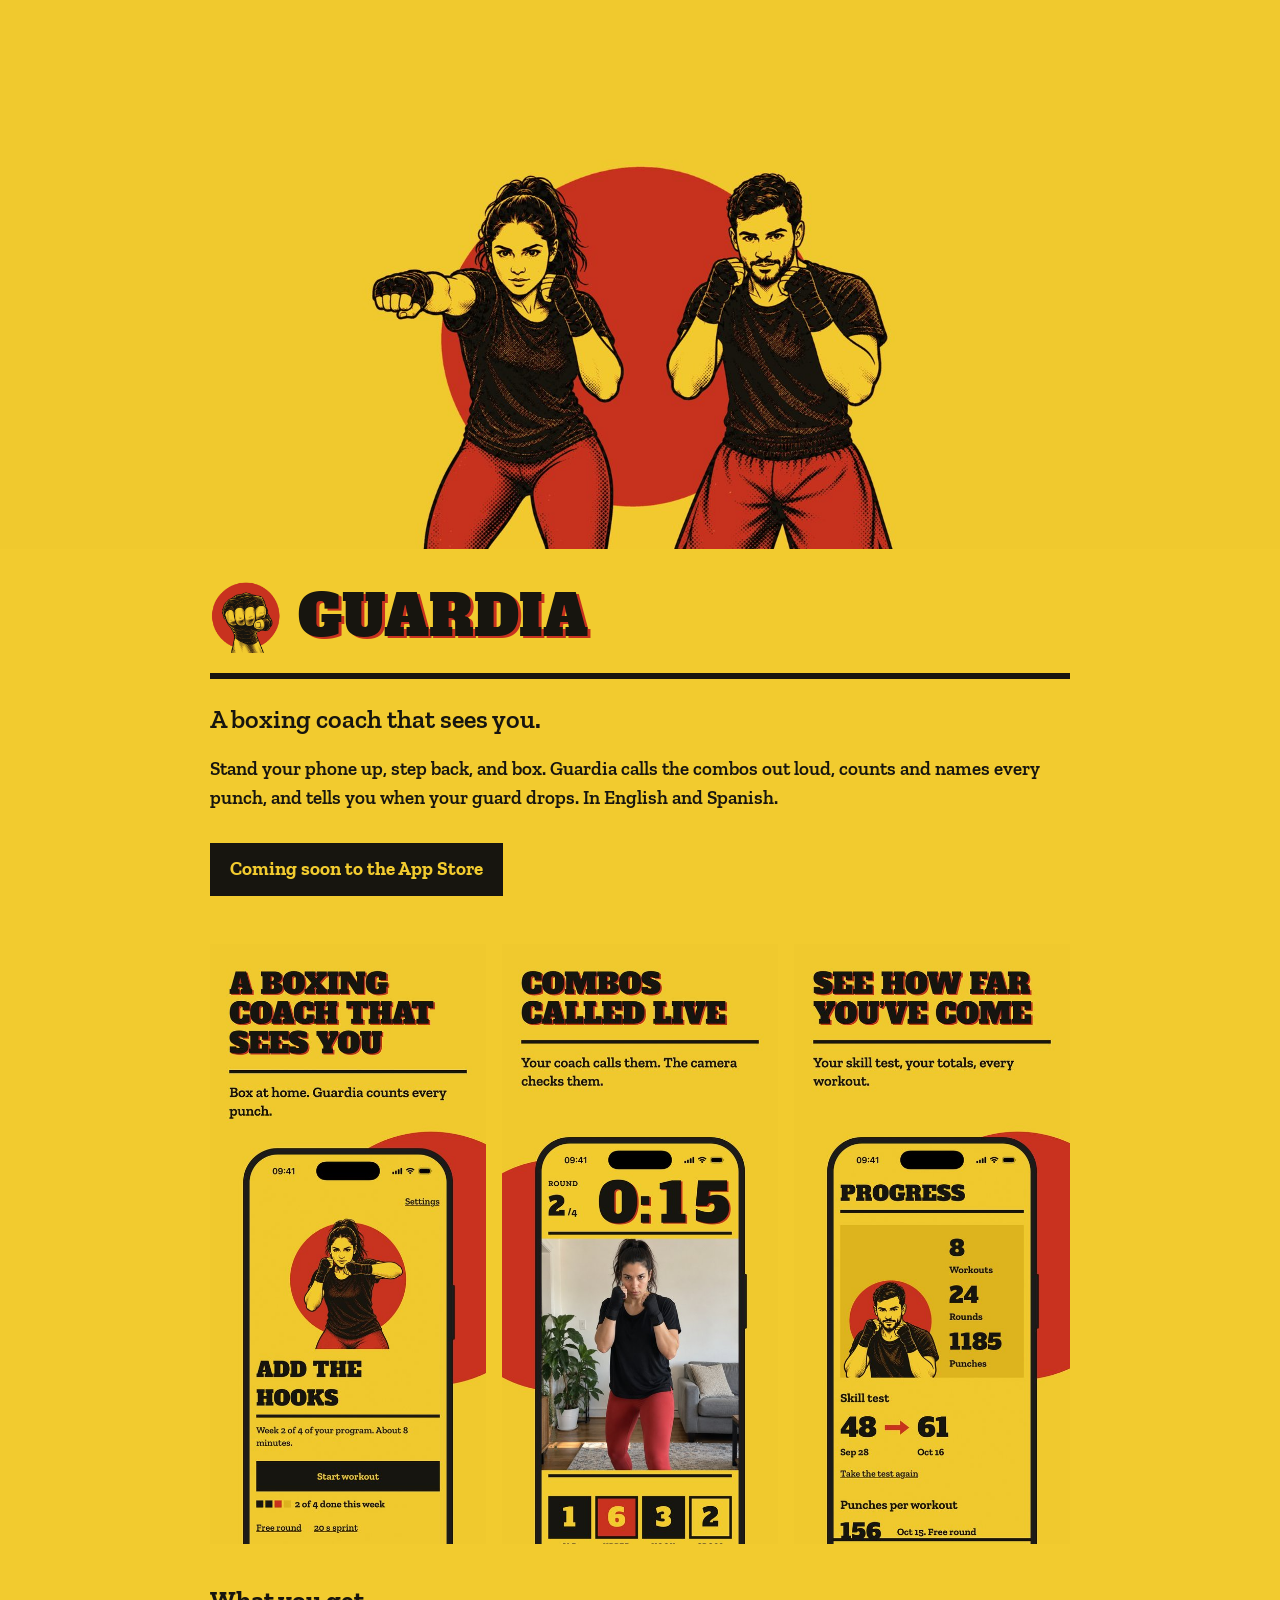
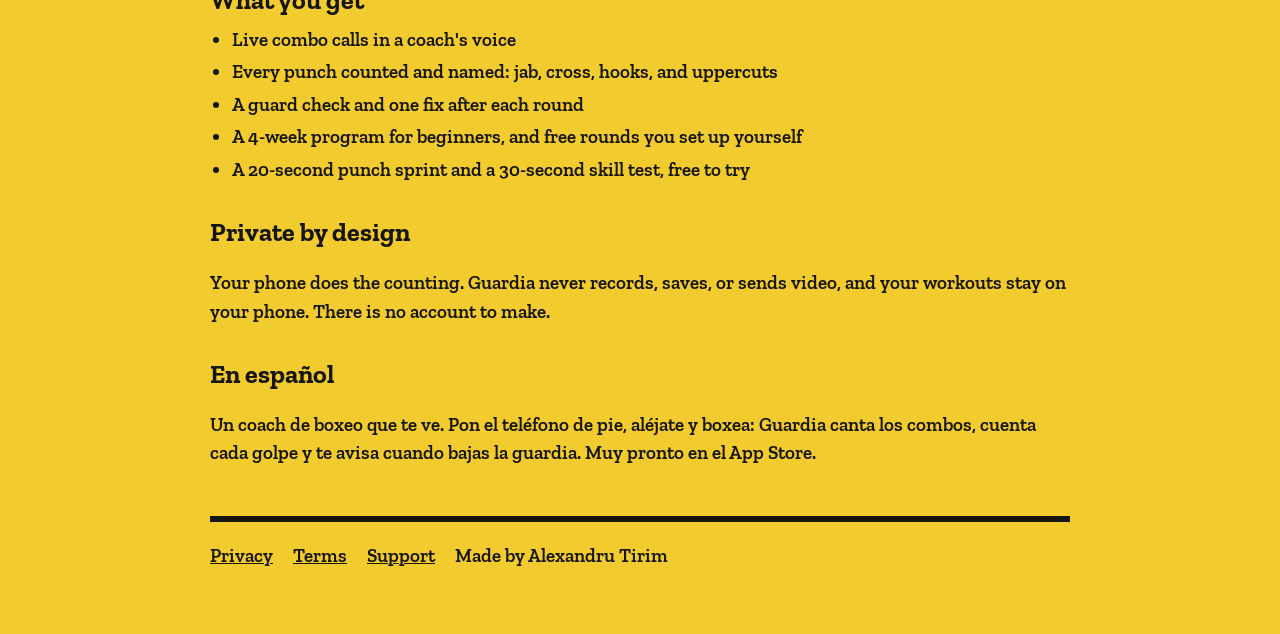
==== index.html @ 8a9bd2b5 "Guardia site: home, privacy, terms, and support pages" ====
<!doctype html>
<html lang="en">
<head>
<meta charset="utf-8">
<meta name="viewport" content="width=device-width, initial-scale=1">
<title>Guardia: Boxing Coach</title>
<meta name="description" content="A boxing coach that sees you. Box at home: Guardia calls the combos, counts every punch, and checks your guard.">
<link rel="icon" href="assets/icon.png">
<link rel="preconnect" href="https://fonts.googleapis.com">
<link rel="stylesheet" href="https://fonts.googleapis.com/css2?family=Alfa+Slab+One&family=Zilla+Slab:wght@600;700&display=swap">
<style>
  :root { --stock: #F2CB2F; --ink: #17150F; --red: #C8321F; --plate: #DDB31E; }
  * { box-sizing: border-box; }
  body { margin: 0; background: var(--stock); color: var(--ink); font: 600 19px/1.5 'Zilla Slab', Georgia, serif; }
  a { color: var(--ink); }
  .header { display: block; width: 100%; height: auto; }
  main { max-width: 900px; margin: 0 auto; padding: 32px 20px 64px; }
  .brand { display: flex; align-items: center; gap: 16px; }
  .brand img { width: 72px; height: 72px; border-radius: 16px; }
  h1 { font: 56px/1 'Alfa Slab One', Georgia, serif; text-transform: uppercase; margin: 0; text-shadow: 3px 2px 0 var(--red); }
  .rule { height: 6px; background: var(--ink); margin: 20px 0 24px; }
  .lede { font-size: 26px; line-height: 1.3; margin: 0 0 12px; }
  .soon { display: inline-block; background: var(--ink); color: var(--stock); padding: 12px 20px; font-weight: 700; margin: 12px 0 8px; }
  .shots { display: grid; grid-template-columns: repeat(3, 1fr); gap: 16px; margin: 40px 0; }
  .shots img { width: 100%; height: auto; display: block; }
  h2 { font: 700 26px/1.3 'Zilla Slab', Georgia, serif; margin: 32px 0 8px; }
  ul { padding-left: 22px; margin: 0; }
  li { margin: 4px 0; }
  footer { display: flex; gap: 20px; flex-wrap: wrap; margin-top: 48px; padding-top: 20px; border-top: 6px solid var(--ink); }
  @media (max-width: 640px) { h1 { font-size: 40px; } .shots { grid-template-columns: 1fr; max-width: 320px; } }
</style>
</head>
<body>
<img class="header" src="assets/header.jpg" alt="Two boxers training at home under a red sun">
<main>
  <div class="brand">
    <img src="assets/icon.png" alt="">
    <h1>Guardia</h1>
  </div>
  <div class="rule"></div>
  <p class="lede">A boxing coach that sees you.</p>
  <p>Stand your phone up, step back, and box. Guardia calls the combos out loud, counts and names every punch, and tells you when your guard drops. In English and Spanish.</p>
  <span class="soon">Coming soon to the App Store</span>

  <div class="shots">
    <img src="assets/shot-today.jpg" alt="Today: the workout of the day">
    <img src="assets/shot-combo.jpg" alt="A live round with the combo called">
    <img src="assets/shot-progress.jpg" alt="Progress: workouts, rounds, punches, and the skill test">
  </div>

  <h2>What you get</h2>
  <ul>
    <li>Live combo calls in a coach's voice</li>
    <li>Every punch counted and named: jab, cross, hooks, and uppercuts</li>
    <li>A guard check and one fix after each round</li>
    <li>A 4-week program for beginners, and free rounds you set up yourself</li>
    <li>A 20-second punch sprint and a 30-second skill test, free to try</li>
  </ul>

  <h2>Private by design</h2>
  <p>Your phone does the counting. Guardia never records, saves, or sends video, and your workouts stay on your phone. There is no account to make.</p>

  <h2 lang="es">En español</h2>
  <p lang="es">Un coach de boxeo que te ve. Pon el teléfono de pie, aléjate y boxea: Guardia canta los combos, cuenta cada golpe y te avisa cuando bajas la guardia. Muy pronto en el App Store.</p>

  <footer>
    <a href="privacy.html">Privacy</a>
    <a href="terms.html">Terms</a>
    <a href="support.html">Support</a>
    <span>Made by Alexandru Tirim</span>
  </footer>
</main>
</body>
</html>
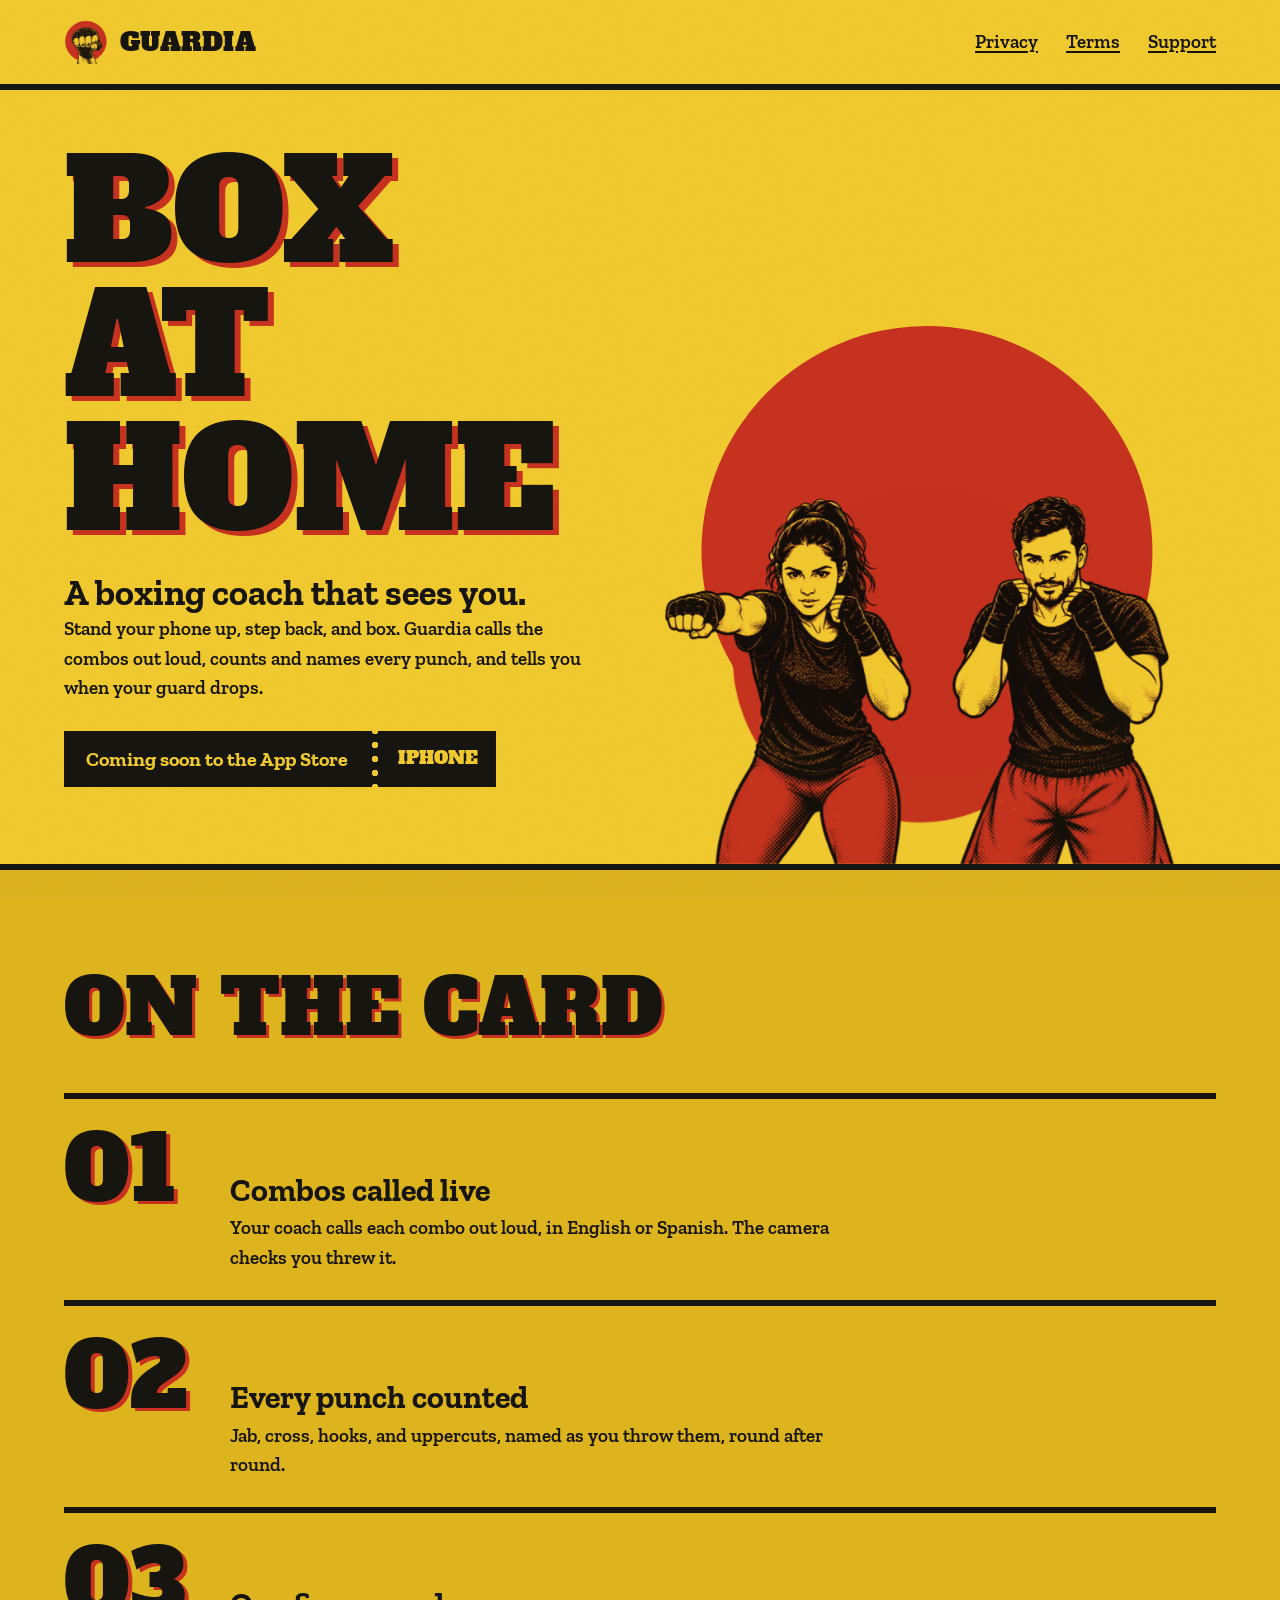
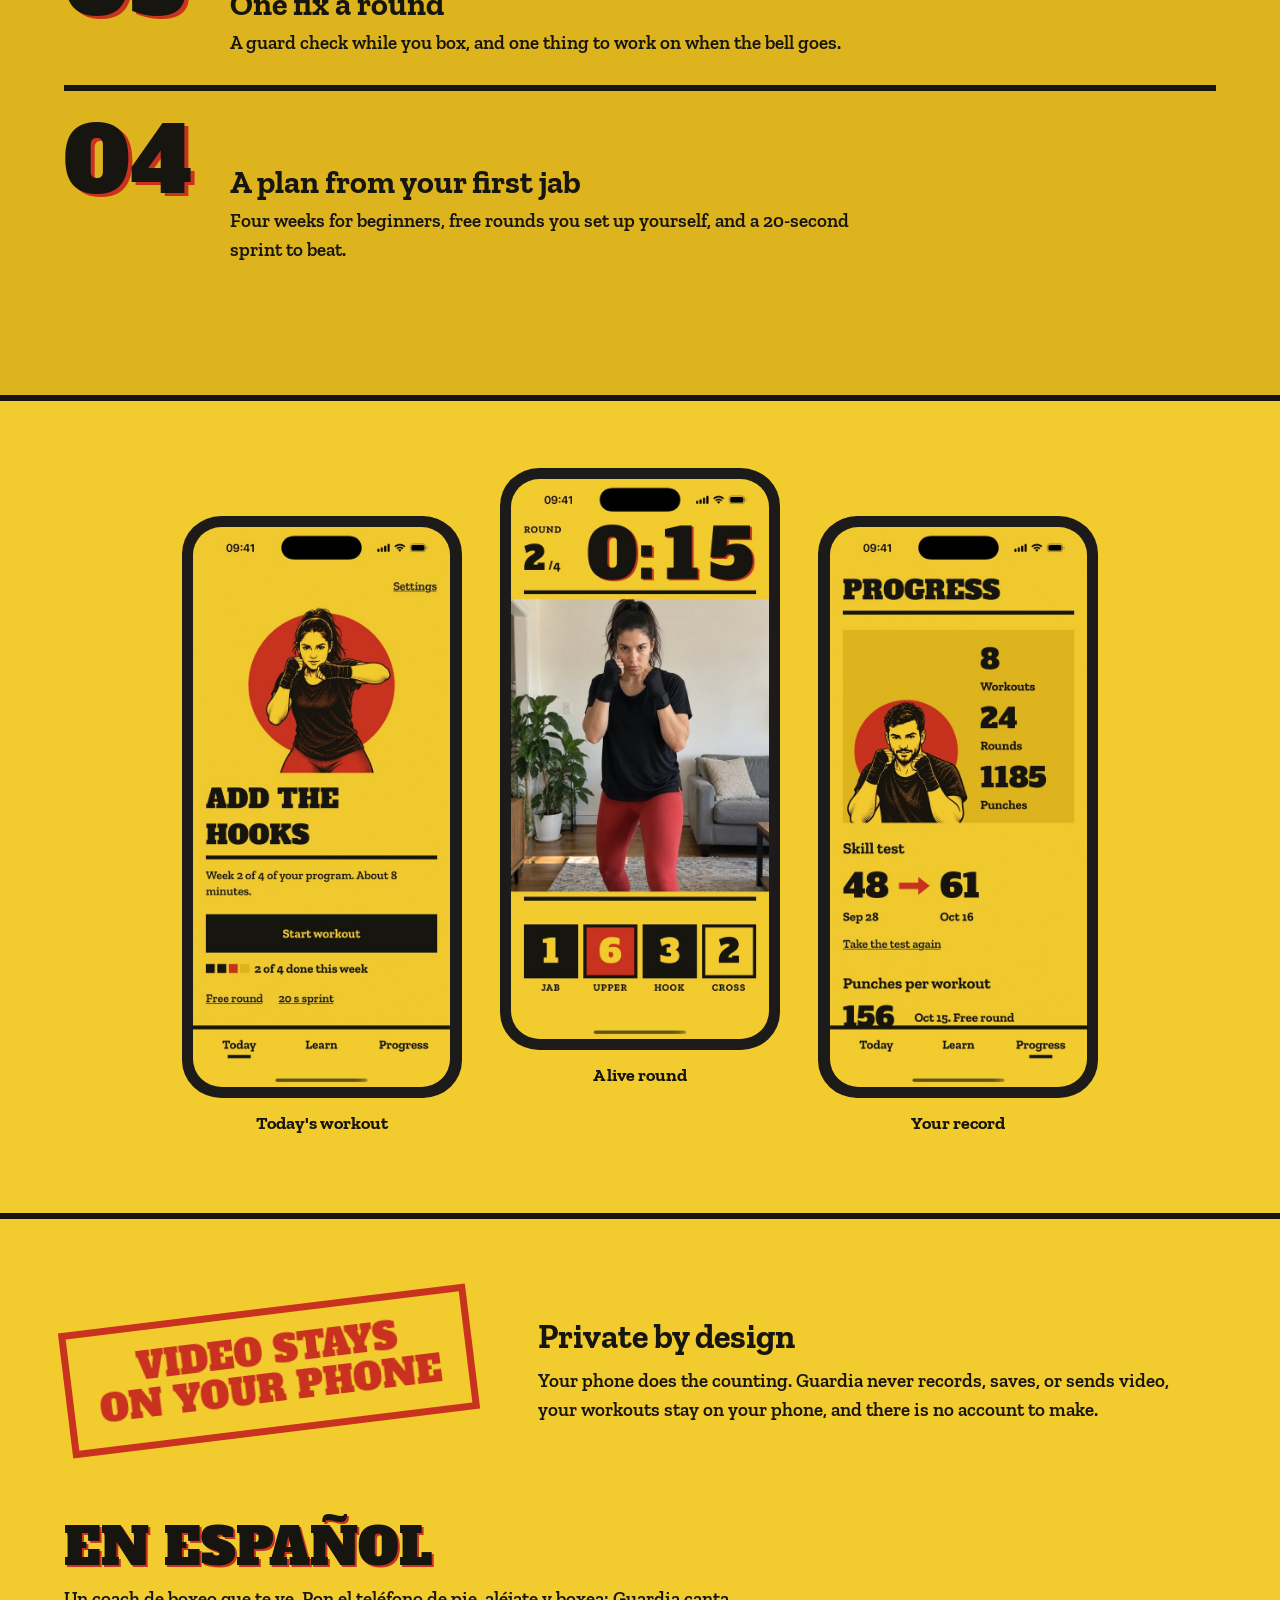
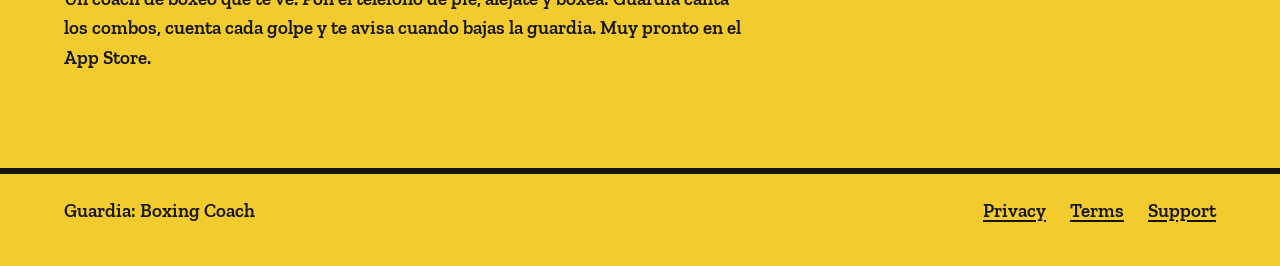
==== commit cebd8b8d: "Fight-poster redesign: home page, shared stylesheet, matching legal pages" ====
--- a/index.html
+++ b/index.html
@@ -5,70 +5,83 @@
 <meta name="viewport" content="width=device-width, initial-scale=1">
 <title>Guardia: Boxing Coach</title>
 <meta name="description" content="A boxing coach that sees you. Box at home: Guardia calls the combos, counts every punch, and checks your guard.">
+<meta property="og:title" content="Guardia: Boxing Coach">
+<meta property="og:description" content="A boxing coach that sees you. Box at home with live combo calls and every punch counted.">
+<meta property="og:image" content="https://andyluak.github.io/guardia-site/assets/boxers.png">
 <link rel="icon" href="assets/icon.png">
+<link rel="apple-touch-icon" href="assets/icon.png">
 <link rel="preconnect" href="https://fonts.googleapis.com">
+<link rel="preconnect" href="https://fonts.gstatic.com" crossorigin>
 <link rel="stylesheet" href="https://fonts.googleapis.com/css2?family=Alfa+Slab+One&family=Zilla+Slab:wght@600;700&display=swap">
-<style>
-  :root { --stock: #F2CB2F; --ink: #17150F; --red: #C8321F; --plate: #DDB31E; }
-  * { box-sizing: border-box; }
-  body { margin: 0; background: var(--stock); color: var(--ink); font: 600 19px/1.5 'Zilla Slab', Georgia, serif; }
-  a { color: var(--ink); }
-  .header { display: block; width: 100%; height: auto; }
-  main { max-width: 900px; margin: 0 auto; padding: 32px 20px 64px; }
-  .brand { display: flex; align-items: center; gap: 16px; }
-  .brand img { width: 72px; height: 72px; border-radius: 16px; }
-  h1 { font: 56px/1 'Alfa Slab One', Georgia, serif; text-transform: uppercase; margin: 0; text-shadow: 3px 2px 0 var(--red); }
-  .rule { height: 6px; background: var(--ink); margin: 20px 0 24px; }
-  .lede { font-size: 26px; line-height: 1.3; margin: 0 0 12px; }
-  .soon { display: inline-block; background: var(--ink); color: var(--stock); padding: 12px 20px; font-weight: 700; margin: 12px 0 8px; }
-  .shots { display: grid; grid-template-columns: repeat(3, 1fr); gap: 16px; margin: 40px 0; }
-  .shots img { width: 100%; height: auto; display: block; }
-  h2 { font: 700 26px/1.3 'Zilla Slab', Georgia, serif; margin: 32px 0 8px; }
-  ul { padding-left: 22px; margin: 0; }
-  li { margin: 4px 0; }
-  footer { display: flex; gap: 20px; flex-wrap: wrap; margin-top: 48px; padding-top: 20px; border-top: 6px solid var(--ink); }
-  @media (max-width: 640px) { h1 { font-size: 40px; } .shots { grid-template-columns: 1fr; max-width: 320px; } }
-</style>
+<link rel="stylesheet" href="assets/site.css">
 </head>
 <body>
-<img class="header" src="assets/header.jpg" alt="Two boxers training at home under a red sun">
+<header class="masthead">
+  <a class="mark" href="./"><img src="assets/icon.png" alt=""><span>Guardia</span></a>
+  <nav><a href="privacy.html">Privacy</a><a href="terms.html">Terms</a><a href="support.html">Support</a></nav>
+</header>
+<hr class="rule">
+
 <main>
-  <div class="brand">
-    <img src="assets/icon.png" alt="">
-    <h1>Guardia</h1>
-  </div>
-  <div class="rule"></div>
-  <p class="lede">A boxing coach that sees you.</p>
-  <p>Stand your phone up, step back, and box. Guardia calls the combos out loud, counts and names every punch, and tells you when your guard drops. In English and Spanish.</p>
-  <span class="soon">Coming soon to the App Store</span>
+  <section class="hero">
+    <div class="hero-words">
+      <h1 class="wood">Box at home</h1>
+      <p class="lede">A boxing coach that sees you.</p>
+      <p>Stand your phone up, step back, and box. Guardia calls the combos out loud, counts and names every punch, and tells you when your guard drops.</p>
+      <div class="ticket" role="note"><b>Coming soon to the App Store</b><i aria-hidden="true"></i><em>iPhone</em></div>
+    </div>
+    <div class="hero-art">
+      <img src="assets/boxers.png" width="1400" height="933" alt="Two boxers, a woman and a man, training at home under a red sun">
+    </div>
+  </section>
+  <hr class="rule">
 
-  <div class="shots">
-    <img src="assets/shot-today.jpg" alt="Today: the workout of the day">
-    <img src="assets/shot-combo.jpg" alt="A live round with the combo called">
-    <img src="assets/shot-progress.jpg" alt="Progress: workouts, rounds, punches, and the skill test">
-  </div>
+  <section class="card" aria-labelledby="card-title">
+    <h2 id="card-title" class="wood">On the card</h2>
+    <ol class="bouts">
+      <li><span class="num wood">01</span><div><h3>Combos called live</h3><p>Your coach calls each combo out loud, in English or Spanish. The camera checks you threw it.</p></div></li>
+      <li><span class="num wood">02</span><div><h3>Every punch counted</h3><p>Jab, cross, hooks, and uppercuts, named as you throw them, round after round.</p></div></li>
+      <li><span class="num wood">03</span><div><h3>One fix a round</h3><p>A guard check while you box, and one thing to work on when the bell goes.</p></div></li>
+      <li><span class="num wood">04</span><div><h3>A plan from your first jab</h3><p>Four weeks for beginners, free rounds you set up yourself, and a 20-second sprint to beat.</p></div></li>
+    </ol>
+  </section>
+  <hr class="rule">
 
-  <h2>What you get</h2>
-  <ul>
-    <li>Live combo calls in a coach's voice</li>
-    <li>Every punch counted and named: jab, cross, hooks, and uppercuts</li>
-    <li>A guard check and one fix after each round</li>
-    <li>A 4-week program for beginners, and free rounds you set up yourself</li>
-    <li>A 20-second punch sprint and a 30-second skill test, free to try</li>
-  </ul>
+  <section class="screens" aria-label="Screens from the app">
+    <figure><div class="phone"><img src="assets/screen-today.jpg" width="600" height="1304" alt="Today: the workout of the day, Add the hooks" loading="lazy"></div><figcaption>Today's workout</figcaption></figure>
+    <figure><div class="phone"><img src="assets/screen-combo.jpg" width="600" height="1304" alt="A live round: the clock, the camera, and the combo 1 6 3 2" loading="lazy"></div><figcaption>A live round</figcaption></figure>
+    <figure><div class="phone"><img src="assets/screen-progress.jpg" width="600" height="1304" alt="Progress: workouts, rounds, punches, and the skill test" loading="lazy"></div><figcaption>Your record</figcaption></figure>
+  </section>
+  <hr class="rule">
 
-  <h2>Private by design</h2>
-  <p>Your phone does the counting. Guardia never records, saves, or sends video, and your workouts stay on your phone. There is no account to make.</p>
+  <section class="private">
+    <div class="stamp" aria-hidden="true">Video stays<br>on your phone</div>
+    <div>
+      <h2>Private by design</h2>
+      <p>Your phone does the counting. Guardia never records, saves, or sends video, your workouts stay on your phone, and there is no account to make.</p>
+    </div>
+  </section>
 
-  <h2 lang="es">En español</h2>
-  <p lang="es">Un coach de boxeo que te ve. Pon el teléfono de pie, aléjate y boxea: Guardia canta los combos, cuenta cada golpe y te avisa cuando bajas la guardia. Muy pronto en el App Store.</p>
+  <section class="espanol" lang="es">
+    <h2 class="wood">En español</h2>
+    <p>Un coach de boxeo que te ve. Pon el teléfono de pie, aléjate y boxea: Guardia canta los combos, cuenta cada golpe y te avisa cuando bajas la guardia. Muy pronto en el App Store.</p>
+  </section>
+</main>
 
-  <footer>
-    <a href="privacy.html">Privacy</a>
-    <a href="terms.html">Terms</a>
-    <a href="support.html">Support</a>
-    <span>Made by Alexandru Tirim</span>
-  </footer>
-</main>
+<hr class="rule">
+<footer class="footer">
+  <span>Guardia: Boxing Coach</span>
+  <nav><a href="privacy.html">Privacy</a><a href="terms.html">Terms</a><a href="support.html">Support</a></nav>
+</footer>
+
+<script>
+  // The privacy stamp lands when it scrolls into view.
+  const stamp = document.querySelector('.stamp');
+  new IntersectionObserver(([entry], observer) => {
+    if (!entry.isIntersecting) return;
+    stamp.classList.add('in');
+    observer.disconnect();
+  }, { threshold: 0.6 }).observe(stamp);
+</script>
 </body>
 </html>
--- a/assets/site.css
+++ b/assets/site.css
@@ -0,0 +1,216 @@
+/* Guardia's website: a two-color fight poster on yellow stock, like the app. Black ink, one red
+   printed slightly off register, wood type for headlines, slab serif for reading. */
+:root {
+  --stock: #f2cb2f;
+  --plate: #ddb31e;
+  --ink: #17150f;
+  --red: #c8321f;
+  --wood: 'Alfa Slab One', Georgia, serif;
+  --slab: 'Zilla Slab', Georgia, serif;
+  --gutter: clamp(20px, 5vw, 64px);
+}
+
+* { box-sizing: border-box; }
+
+html { background: var(--stock); }
+
+body {
+  margin: 0;
+  color: var(--ink);
+  font: 600 19px/1.55 var(--slab);
+  -webkit-font-smoothing: antialiased;
+}
+
+/* Faint paper fibre over everything, as on the illustrations. */
+body::after {
+  content: '';
+  position: fixed;
+  inset: 0;
+  pointer-events: none;
+  opacity: 0.08;
+  mix-blend-mode: multiply;
+  background-image: url("data:image/svg+xml,%3Csvg xmlns='http://www.w3.org/2000/svg' width='160' height='160'%3E%3Cfilter id='n'%3E%3CfeTurbulence type='fractalNoise' baseFrequency='0.9' numOctaves='3' stitchTiles='stitch'/%3E%3CfeColorMatrix type='saturate' values='0'/%3E%3C/filter%3E%3Crect width='100%25' height='100%25' filter='url(%23n)'/%3E%3C/svg%3E");
+}
+
+a { color: var(--ink); text-decoration-thickness: 2px; text-underline-offset: 3px; }
+a:hover { color: var(--red); }
+:focus-visible { outline: 4px solid var(--red); outline-offset: 3px; }
+
+/* The masthead: the mark on the left, the pages on the right. */
+.masthead {
+  display: flex;
+  align-items: center;
+  justify-content: space-between;
+  gap: 16px;
+  padding: 20px var(--gutter);
+}
+.mark { display: flex; align-items: center; gap: 12px; text-decoration: none; }
+.mark img { width: 44px; height: 44px; border-radius: 10px; }
+.mark span { font: 26px/1 var(--wood); text-transform: uppercase; letter-spacing: 0.01em; }
+.masthead nav { display: flex; gap: clamp(14px, 3vw, 28px); flex-wrap: wrap; }
+
+.rule { height: 6px; background: var(--ink); border: 0; margin: 0; }
+
+/* Big wood type with the red copy a little off register behind it. */
+.wood {
+  font-family: var(--wood);
+  font-weight: 400;
+  text-transform: uppercase;
+  line-height: 0.95;
+  text-shadow: 0.045em 0.035em 0 var(--red);
+}
+
+/* ---------- Home ---------- */
+
+.hero {
+  display: grid;
+  grid-template-columns: minmax(0, 1fr) minmax(0, 1.1fr);
+  align-items: end;
+  gap: clamp(16px, 4vw, 48px);
+  padding: clamp(24px, 5vw, 56px) var(--gutter) 0;
+  overflow: hidden;
+}
+.hero-words { padding-bottom: clamp(32px, 6vw, 80px); }
+.hero h1 { font-size: clamp(64px, 11vw, 168px); margin: 0 0 24px; }
+.lede { font: 700 clamp(26px, 3vw, 36px)/1.2 var(--slab); margin: 0 0 14px; }
+.hero p { max-width: 30em; margin: 0; }
+
+.hero-art { position: relative; align-self: stretch; display: flex; align-items: flex-end; justify-content: center; }
+.hero-art::before {
+  content: '';
+  position: absolute;
+  width: 78%;
+  aspect-ratio: 1;
+  border-radius: 50%;
+  background: var(--red);
+  left: 50%;
+  bottom: 12%;
+  transform: translateX(-50%);
+}
+.hero-art img { position: relative; width: 100%; height: auto; display: block; }
+
+/* A fight ticket: the offer on the body, a row of punched holes, and the stub. */
+.ticket {
+  display: inline-flex;
+  align-items: stretch;
+  margin-top: 28px;
+  background: var(--ink);
+  color: var(--stock);
+}
+.ticket b { padding: 16px 22px; font: 700 20px/1.2 var(--slab); }
+.ticket i {
+  width: 10px;
+  background: radial-gradient(circle, var(--stock) 3px, transparent 3.5px) center / 10px 14px repeat-y;
+}
+.ticket em { padding: 16px 18px; font: 18px/1.2 var(--wood); font-style: normal; text-transform: uppercase; color: var(--stock); }
+
+/* The fight card: what is on tonight, one bout per row. */
+.card { padding: clamp(48px, 8vw, 104px) var(--gutter); background: var(--plate); }
+.card h2 { font-size: clamp(40px, 6vw, 80px); margin: 0 0 clamp(24px, 4vw, 48px); }
+.bouts { list-style: none; margin: 0; padding: 0; display: grid; gap: 0; }
+.bouts li {
+  display: grid;
+  grid-template-columns: clamp(72px, 10vw, 140px) 1fr;
+  gap: clamp(16px, 3vw, 40px);
+  align-items: baseline;
+  padding: clamp(18px, 2.5vw, 28px) 0;
+  border-top: 6px solid var(--ink);
+}
+.bouts .num { font-size: clamp(48px, 7vw, 96px); }
+.bouts h3 { font: 700 clamp(24px, 2.6vw, 32px)/1.2 var(--slab); margin: 0 0 4px; }
+.bouts p { margin: 0; max-width: 34em; }
+
+/* The live screens, in phones, the middle one raised. */
+.screens {
+  display: flex;
+  justify-content: center;
+  align-items: flex-start;
+  gap: clamp(16px, 3vw, 40px);
+  padding: clamp(56px, 9vw, 120px) var(--gutter) clamp(40px, 6vw, 80px);
+}
+.screens figure { margin: 0; width: min(280px, 30vw); }
+.screens figure:nth-child(2) { margin-top: clamp(-48px, -4vw, -24px); }
+.phone { background: #1c1b1a; border-radius: 14% / 6.5%; padding: 4%; transition: transform 0.25s ease; }
+.phone img { display: block; width: 100%; height: auto; border-radius: 11% / 5%; }
+.screens figure:hover .phone { transform: translateY(-6px) rotate(-1deg); }
+.screens figcaption { font: 700 18px/1.3 var(--slab); margin-top: 14px; text-align: center; }
+
+/* Privacy as a rubber stamp. */
+.private {
+  display: grid;
+  grid-template-columns: auto 1fr;
+  gap: clamp(24px, 5vw, 64px);
+  align-items: center;
+  padding: clamp(40px, 7vw, 96px) var(--gutter);
+}
+.stamp {
+  display: inline-block;
+  padding: 18px 26px;
+  border: 7px solid var(--red);
+  color: var(--red);
+  font: clamp(24px, 3vw, 36px)/1.05 var(--wood);
+  text-transform: uppercase;
+  text-align: center;
+  transform: rotate(-7deg);
+}
+.private h2 { font: 700 clamp(26px, 3vw, 34px)/1.2 var(--slab); margin: 0 0 8px; }
+.private p { margin: 0; max-width: 34em; }
+
+.espanol { padding: 0 var(--gutter) clamp(48px, 8vw, 96px); }
+.espanol h2 { font-size: clamp(32px, 4vw, 52px); margin: 0 0 12px; }
+.espanol p { max-width: 36em; margin: 0; }
+
+.footer {
+  display: flex;
+  justify-content: space-between;
+  gap: 16px;
+  flex-wrap: wrap;
+  padding: 22px var(--gutter) 40px;
+}
+.footer nav { display: flex; gap: 24px; flex-wrap: wrap; }
+
+/* ---------- Legal and support pages ---------- */
+
+.doc { max-width: 720px; margin: 0 auto; padding: clamp(32px, 6vw, 72px) var(--gutter) clamp(48px, 8vw, 96px); }
+.doc h1 { font-size: clamp(48px, 8vw, 88px); margin: 0 0 20px; }
+.doc .rule { margin-bottom: 8px; }
+.doc h2 { font: 700 24px/1.3 var(--slab); margin: 32px 0 6px; }
+.doc p { margin: 0; }
+.doc .updated { margin-top: 32px; }
+.doc .to-es { margin-top: 14px; }
+.doc .lang { margin: 64px 0 0; padding-top: 48px; border-top: 6px solid var(--ink); }
+
+/* ---------- Motion ---------- */
+
+@keyframes rise { from { opacity: 0; transform: translateY(24px); } to { opacity: 1; transform: none; } }
+@keyframes thunk { 0% { opacity: 0; transform: rotate(-7deg) scale(1.6); } 70% { opacity: 1; transform: rotate(-7deg) scale(0.96); } 100% { opacity: 1; transform: rotate(-7deg) scale(1); } }
+.hero h1 { animation: rise 0.6s ease-out both; }
+.hero .lede, .hero p { animation: rise 0.6s ease-out 0.12s both; }
+.ticket { animation: rise 0.6s ease-out 0.24s both; }
+.hero-art img { animation: rise 0.8s ease-out 0.1s both; }
+.stamp { opacity: 0; }
+.stamp.in { animation: thunk 0.45s cubic-bezier(0.2, 0.9, 0.3, 1.2) both; }
+
+@media (prefers-reduced-motion: reduce) {
+  *, *::before, *::after { animation: none !important; transition: none !important; }
+  .stamp { opacity: 1; }
+}
+
+/* ---------- Narrow screens ---------- */
+
+@media (max-width: 760px) {
+  .hero { grid-template-columns: 1fr; }
+  .hero-words { padding-bottom: 8px; }
+  /* Room above the boxers for the sun, which is wider than the art is tall. */
+  .hero-art { order: 2; margin: 0 calc(var(--gutter) * -1); padding-top: 24%; }
+  .screens { flex-direction: column; align-items: center; }
+  .screens figure { width: min(300px, 80vw); }
+  .screens figure:nth-child(2) { margin-top: 0; }
+  .private { grid-template-columns: 1fr; justify-items: start; }
+  /* The tilted stamp's corners reach past its box, so it sits in from the edge. */
+  .stamp { margin: 16px 0 8px 14px; font-size: 24px; }
+  .masthead { padding-top: 14px; padding-bottom: 14px; }
+  .mark img { width: 36px; height: 36px; }
+  .mark span { font-size: 20px; }
+  .masthead nav { font-size: 15px; gap: 12px; flex-wrap: nowrap; }
+}
